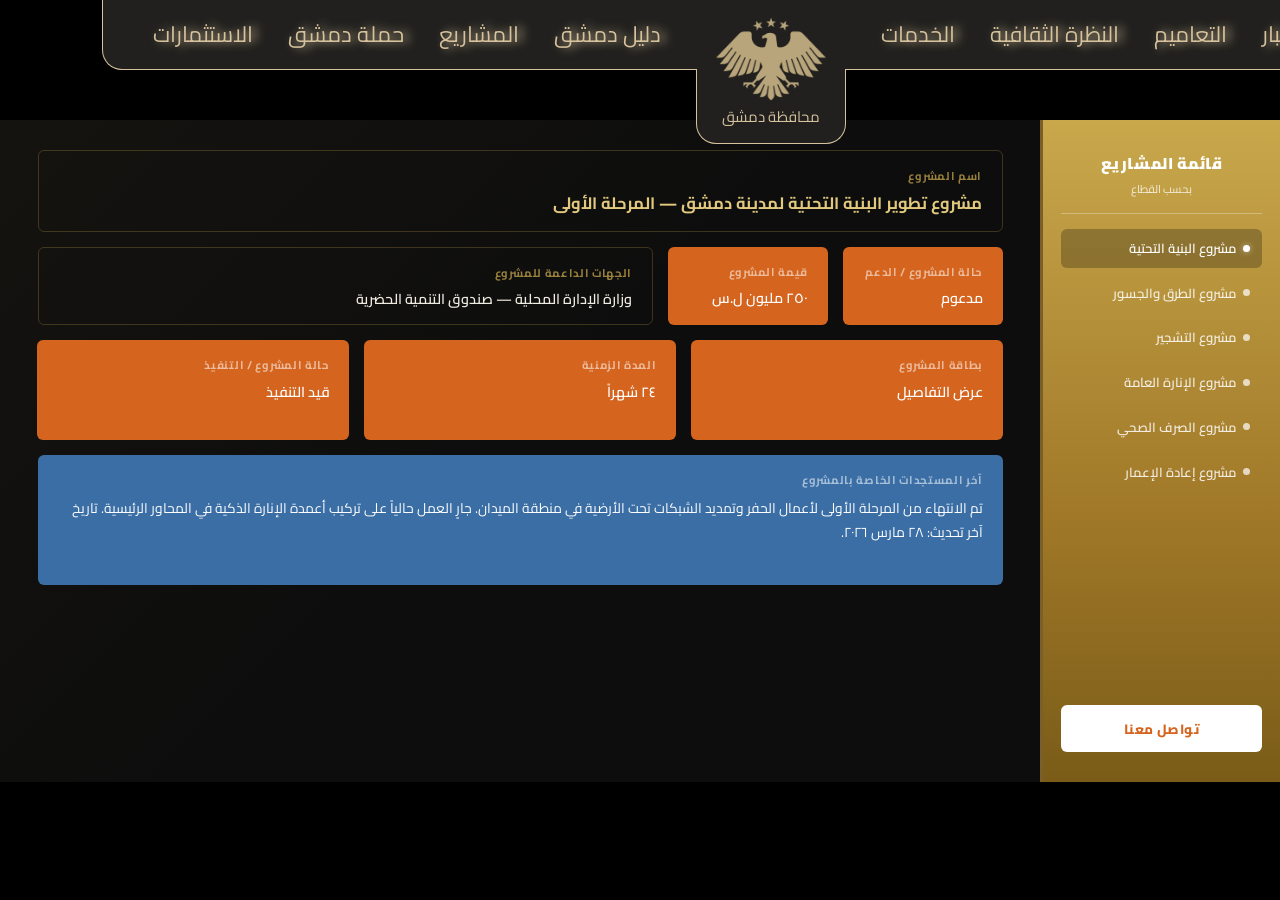
==== projects_moaz.html @ 3f399a46 "the_second_page" ====
<!doctype html>
<html lang="ar" dir="rtl">
  <head>
    <meta charset="UTF-8" />
    <meta name="viewport" content="width=device-width, initial-scale=1.0" />
    <title>محافظة دمشق — المشاريع</title>
    <link rel="stylesheet" href="projects_moaz_Style.css" />
    <link
      href="https://fonts.googleapis.com/css2?family=Cairo:wght@300;400;600;700;900&family=Tajawal:wght@300;400;500;700&display=swap"
      rel="stylesheet"
    />
  </head>
  <body>
    <div class="main_container">
      <div class="navbar">
      <a href="#" class="phrase1"><p>الأخبار</p></a>
      <a href="#" class="phrase2"><p>التعاميم</p></a>
      <a href="#" class="phrase3"><p>النظرة الثقافية</p></a>
      <a href="#" class="phrase4"><p>الخدمات</p></a>
      <div class="logo-box">
        <img src="assets/logo.png" alt="logo" class="logo-img" />
        <p class="logo-text-svg">محافظة دمشق</p>
      </div>
      <a href="#" class="phrase5"><p>دليل دمشق</p></a>
      <a href="#" class="phrase6"><p>المشاريع</p></a>
      <a href="#" class="phrase7"><p>حملة دمشق</p></a>
      <a href="#" class="phrase8"><p>الاستثمارات</p></a>
    </div>
      <section class="project-detail">
        <div class="row row-name">
          <div class="field-box name-box">
            <label>اسم المشروع</label>
            <p>مشروع تطوير البنية التحتية لمدينة دمشق — المرحلة الأولى</p>
          </div>
        </div>
        <div class="row row-meta">
          <div class="field-box orange-box">
            <label>حالة المشروع / الدعم</label>
            <p>مدعوم</p>
          </div>
          <div class="field-box orange-box">
            <label>قيمة المشروع</label>
            <p>٢٥٠ مليون ل.س</p>
          </div>
          <div class="field-box name-box supporters-box">
            <label>الجهات الداعمة للمشروع</label>
            <p>وزارة الإدارة المحلية — صندوق التنمية الحضرية</p>
          </div>
        </div>
        <div class="row row-exec">
          <div class="field-box orange-box">
            <label>بطاقة المشروع</label>
            <p>عرض التفاصيل</p>
          </div>
          <div class="field-box orange-box">
            <label>المدة الزمنية</label>
            <p>٢٤ شهراً</p>
          </div>
          <div class="field-box orange-box">
            <label>حالة المشروع / التنفيذ</label>
            <p>قيد التنفيذ</p>
          </div>
        </div>
        <div class="row row-updates">
          <div class="field-box blue-box">
            <label>آخر المستجدات الخاصة بالمشروع</label>
            <p>
              تم الانتهاء من المرحلة الأولى لأعمال الحفر وتمديد الشبكات تحت
              الأرضية في منطقة الميدان. جارٍ العمل حالياً على تركيب أعمدة
              الإنارة الذكية في المحاور الرئيسية. تاريخ آخر تحديث: ٢٨ مارس ٢٠٢٦.
            </p>
          </div>
        </div>
      </section>
      <aside class="projectList">
        <div class="sidebar-header">
          <span>قائمة المشاريع</span>
          <small>بحسب القطاع</small>
        </div>
        <ul>
          <li class="active"><span class="dot"></span> مشروع البنية التحتية</li>
          <li><span class="dot"></span> مشروع الطرق والجسور</li>
          <li><span class="dot"></span> مشروع التشجير</li>
          <li><span class="dot"></span> مشروع الإنارة العامة</li>
          <li><span class="dot"></span> مشروع الصرف الصحي</li>
          <li><span class="dot"></span> مشروع إعادة الإعمار</li>
        </ul>
        <button class="btn-contact">تواصل معنا</button>
      </aside>
    </div>
  </body>
</html>
---- projects_moaz_Style.css ----
:root {
  --bg-dark:       #0d0d0d;
  --bg-card:       #141414;
  --bg-overlay:    rgba(10, 10, 10, 0.72);
  --gold:          #c9a84c;
  --gold-light:    #e2c97e;
  --gold-dim:      #7a6028;
  --orange:        #d4641e;
  --orange-hover:  #e07840;
  --blue:          #3a6ea5;
  --blue-hover:    #4e89c6;
  --text-main:     #f0ece2;
  --text-muted:    #9a9080;
  --border:        rgba(201, 168, 76, 0.25);
  --radius:        6px;
  --font-main:     'Cairo', 'Tajawal', sans-serif;
}
*, *::before, *::after { box-sizing: border-box; margin: 0; padding: 0; }

html, body {
  height: 100%;
  background: var(--bg-dark);
  color: var(--text-main);
  font-family: var(--font-main);
  font-size: 15px;
  line-height: 1.7;
}

.navbar {
  display: flex;
  align-items: center;
  justify-content: space-between;
  padding: 0 2rem;
  height: 70px;
  background: linear-gradient(180deg, #000000ee 0%, #0d0d0dcc 100%);
  border-bottom: 1px solid var(--border);
  position: sticky;
  top: 0;
  z-index: 100;
  backdrop-filter: blur(8px);
}

.nav-links {
  display: flex;
  gap: 1.6rem;
}

.nav-links a {
  color: var(--text-muted);
  text-decoration: none;
  font-size: 0.88rem;
  font-weight: 600;
  letter-spacing: 0.02em;
  transition: color 0.2s;
}

.nav-links a:hover,
.nav-links a.active {
  color: var(--gold-light);
}

.nav-logo {
  display: flex;
  flex-direction: column;
  align-items: center;
  gap: 2px;
  color: var(--gold);
  font-size: 0.78rem;
  font-weight: 700;
  letter-spacing: 0.05em;
}

.logo-eagle {
  font-size: 1.6rem;
  filter: sepia(1) saturate(3) hue-rotate(10deg);
}

.main_container {
  display: flex;
  flex-direction: row-reverse; 
  gap: 0;
  min-height: calc(100vh - 70px - 48px);
  padding-top: 120px;
}

.projectList {
  width: 240px;
  min-width: 220px;
  background: linear-gradient(180deg, #c9a84c 0%, #a07828 60%, #7a5c18 100%);
  padding: 2rem 1.2rem 2rem 1.2rem;
  display: flex;
  flex-direction: column;
  gap: 1rem;
  border-left: 3px solid var(--gold-dim);
}

.sidebar-header {
  display: flex;
  flex-direction: column;
  align-items: center;
  text-align: center;
  color: #fff;
  padding-bottom: 1rem;
  border-bottom: 1px solid rgba(255,255,255,0.3);
}

.sidebar-header span {
  font-size: 1.05rem;
  font-weight: 900;
  letter-spacing: 0.04em;
}

.sidebar-header small {
  font-size: 0.75rem;
  opacity: 0.8;
  margin-top: 2px;
}

.projectList ul {
  list-style: none;
  display: flex;
  flex-direction: column;
  gap: 0.4rem;
  flex: 1;
}

.projectList li {
  display: flex;
  align-items: center;
  gap: 0.5rem;
  padding: 0.55rem 0.8rem;
  border-radius: var(--radius);
  color: rgba(255,255,255,0.85);
  font-size: 0.87rem;
  font-weight: 600;
  cursor: pointer;
  transition: background 0.2s, color 0.2s;
}

.projectList li:hover {
  background: rgba(255,255,255,0.18);
  color: #fff;
}

.projectList li.active {
  background: rgba(0,0,0,0.25);
  color: #fff;
}

.dot {
  width: 7px;
  height: 7px;
  border-radius: 50%;
  background: #fff;
  flex-shrink: 0;
  opacity: 0.7;
}

.projectList li.active .dot {
  background: #fff;
  opacity: 1;
  box-shadow: 0 0 6px #fff8;
}

.btn-contact {
  margin-top: auto;
  padding: 0.7rem 1rem;
  background: #fff;
  color: var(--orange);
  border: none;
  border-radius: var(--radius);
  font-family: var(--font-main);
  font-size: 0.9rem;
  font-weight: 800;
  cursor: pointer;
  letter-spacing: 0.03em;
  transition: background 0.2s, color 0.2s;
}

.btn-contact:hover {
  background: var(--gold-light);
  color: #fff;
}

.project-detail {
  flex: 1;
  padding: 2rem 2.5rem;
  display: flex;
  flex-direction: column;
  gap: 1rem;
  background:
    linear-gradient(135deg, rgba(201,168,76,0.04) 0%, transparent 50%),
    var(--bg-dark);
}

.row {
  display: flex;
  gap: 1rem;
}

.field-box {
  border-radius: var(--radius);
  padding: 1rem 1.3rem;
  display: flex;
  flex-direction: column;
  gap: 0.4rem;
  transition: transform 0.15s, box-shadow 0.15s;
}

.field-box:hover {
  transform: translateY(-2px);
  box-shadow: 0 6px 24px rgba(0,0,0,0.4);
}

.field-box label {
  font-size: 0.75rem;
  font-weight: 700;
  letter-spacing: 0.06em;
  text-transform: uppercase;
  opacity: 0.75;
}

.field-box p {
  font-size: 0.95rem;
  font-weight: 600;
  line-height: 1.5;
}

.name-box {
  background: transparent;
  border: 1.5px solid var(--border);
  color: var(--text-main);
  flex: 1;
}

.name-box label {
  color: var(--gold);
}

.orange-box {
  background: var(--orange);
  color: #fff;
  flex: 1;
}

.orange-box label {
  color: rgba(255,255,255,0.75);
}

.orange-box:hover {
  background: var(--orange-hover);
}

.blue-box {
  background: var(--blue);
  color: #fff;
  flex: 1;
}

.blue-box label {
  color: rgba(255,255,255,0.75);
}

.blue-box:hover {
  background: var(--blue-hover);
}

.blue-box p {
  font-weight: 400;
  font-size: 0.92rem;
  line-height: 1.8;
}

.row-name .name-box {
  min-height: 80px;
}

.row-name .name-box p {
  font-size: 1.1rem;
  font-weight: 700;
  color: var(--gold-light);
}

.row-meta .orange-box:first-child,
.row-meta .orange-box:nth-child(2) {
  flex: 0 0 160px;
  max-width: 180px;
}

.row-meta .supporters-box {
  flex: 1;
}

.row-exec .orange-box {
  min-height: 100px;
}

.row-updates .blue-box {
  min-height: 130px;
}

.footer {
  height: 48px;
  background: #000;
  border-top: 1px solid var(--border);
  display: flex;
  align-items: center;
  justify-content: center;
  color: var(--text-muted);
  font-size: 0.78rem;
  letter-spacing: 0.04em;
}

@media (max-width: 800px) {
  .main_container {
    flex-direction: column;
  }

  .projectList {
    width: 100%;
    min-width: unset;
    flex-direction: row;
    flex-wrap: wrap;
    padding: 1rem;
  }

  .projectList ul {
    flex-direction: row;
    flex-wrap: wrap;
    gap: 0.4rem;
  }

  .projectList li {
    white-space: nowrap;
  }

  .project-detail {
    padding: 1rem;
  }

  .row {
    flex-wrap: wrap;
  }

  .field-box {
    min-width: calc(50% - 0.5rem);
  }

  .navbar {
    flex-wrap: wrap;
    height: auto;
    padding: 0.6rem 1rem;
    gap: 0.4rem;
  }

  .nav-links {
    gap: 0.8rem;
  }

  .nav-links a {
    font-size: 0.78rem;
  }
}

* {
  margin: 0;
  padding: 0;
  box-sizing: border-box;
  font-family: "Cairo", sans-serif;
}

body {
  overflow: hidden;
  background-color: black;
  color: rgba(214, 194, 156, 1);
}
.video-bg {
  position: absolute;
  top: 0;
  left: 0;
  width: 100%;
  height: 100%;
  object-fit: cover;
  z-index: -1;
}
.overlay {
  position: absolute;
  width: 100%;
  height: 100%;
  background: rgba(0, 0, 0, 0.4);
  top: 0;
  left: 0;
}
.navbar {
  position: absolute;
  left: 8%;
  width: fit-content;
  padding: 15px 50px;
  border-radius: 0px 0px 20px 20px;
  display: flex;
  gap: 35px;
  align-items: center;
  white-space: nowrap;
  background: rgb(33, 32, 30);
  backdrop-filter: blur(12px);
  -webkit-backdrop-filter: blur(12px);
  border: 1px solid rgba(214, 194, 156, 1);
  border-top: 0px;
  overflow: visible;
  transform: translateY(-200px);
  animation: slideDown 2s ease forwards;
  animation-delay: 4s;
  height: 70px;
  margin-bottom: 75px;
}
.navbar a {
  color: #d6c29c;
  text-decoration: none;
  font-size: 22px;
  transition: 0.3s;
}
.navbar a p {
  text-shadow: 5px 0px 10px #d6c29c;
}
.navbar a:hover {
  color: #d6c29c;
  transform: scale(1.1);
}
.login-btn {
  position: absolute;
  top: 5px;
  left: 20px;
  font-size: 22px;
  color: #d6c29c;
  padding: 10px 40px;
  border-radius: 30px;
  text-decoration: none;
  font-weight: bold;
  transition: 0.3s;
}
.logo-box {
  position: relative;
  display: flex;
  flex-direction: column;
  align-items: center;
  color: #d6c29c;
  animation: 4s ease;
  animation-delay: 10s;
  border: 1px solid rgba(214, 194, 156, 1);
  background: rgb(33, 32, 30);
  border-top: 0px;
  border-radius: 0px 0px 20px 20px;
  margin-top: 60px;
  overflow: visible;
  height: 75px;
  margin-top: 144px;
  min-width: 150px;
}
.logo-img {
  width: 130px;
  height: auto;
  position: absolute;
  top: -75px;
}
.logo-text-svg {
  margin-top: 35px;
}
.title-container {
  position: absolute;
  bottom: 50px;
  right: 30px;
  text-align: right;
  width: auto;
  max-width: 90%;
  direction: rtl;
}
.title {
  font-size: 70px;
  color: #d6c29c;
  font-weight: bold;
  display: inline-block;
  white-space: nowrap;
  overflow: hidden;
  border-left: 4px solid #d6c29c;
  width: 0;
  animation:
    typing 2s steps(6) forwards,
    blink 0.7s infinite,
    hideCursor 0s linear 2s forwards;
}
.subtitle {
  font-size: 40px;
  color: #d6c29c;
  margin-top: 10px;
  display: block;
  white-space: nowrap;
  overflow: hidden;
  border-left: 3px solid #eee;
  width: 0;
  animation:
    typing-sub 4s steps(30) forwards,
    blink 0.7s infinite,
    hideCursor 0s linear 6.2s forwards;
  animation-delay: 2.2s;
}
.phrase1 {
  transform: translateX(-5000px);
  animation: slideRight1 1s ease forwards;
  animation-delay: 9.2s;
}
.phrase2 {
  transform: translateX(-5000px);
  animation: slideRight1 1s ease forwards;
  animation-delay: 8.2s;
}
.phrase3 {
  transform: translateX(-5000px);
  animation: slideRight1 1s ease forwards;
  animation-delay: 7.2s;
}
.phrase4 {
  transform: translateX(-5000px);
  animation: slideRight1 1s ease forwards;
  animation-delay: 6.2s;
}
.phrase5 {
  transform: translateX(5000px);
  animation: slideRight1 1s ease forwards;
  animation-delay: 6.2s;
}
.phrase6 {
  transform: translateX(5000px);
  animation: slideRight1 1s ease forwards;
  animation-delay: 7.2s;
}
.phrase7 {
  transform: translateX(5000px);
  animation: slideRight1 1s ease forwards;
  animation-delay: 8.2s;
}
.phrase8 {
  transform: translateX(5000px);
  animation: slideRight1 1s ease forwards;
  animation-delay: 9.2s;
}

.services {
  padding: 40px;
}
.title-services {
  margin-bottom: 20px;
}

.services-grid {
  display: grid;
  grid-template-columns: repeat(auto-fit, minmax(250px, 1fr));
  gap: 20px;
}

.service-card {
  background: white;
  padding: 20px;
  border-radius: 10px;
  box-shadow: 0 2px 8px rgba(0, 0, 0, 0.1);
  text-align: center;
  transition: 0.3s;
}

.service-card:hover {
  transform: translateY(-5px);
}

.service-card button {
  margin-top: 15px;
  padding: 10px 15px;
  background-color: rgba(214, 194, 156, 1);;
  color: white;
  border: none;
  border-radius: 5px;
  cursor: pointer;
}

.service-card button:hover {
  background-color: rgba(214, 194, 156, 0.8);;
}

.header {
  width: 100%;
  padding: 25px;
}
@keyframes typing-sub {
  from {
    width: 0;
  }
  to {
    width: 30ch;
  }
}
@keyframes typing {
  from {
    width: 0;
  }
  to {
    width: 6ch;
  }
}
@keyframes blink {
  0% {
    border-color: transparent;
  }
  50% {
    border-color: #d6c29c;
  }
  100% {
    border-color: transparent;
  }
}
@keyframes fadeIn {
  from {
    opacity: 0;
    transform: translateY(10px);
  }
  to {
    opacity: 1;
    transform: translateY(0);
  }
}
@keyframes hideCursor {
  to {
    border-color: transparent;
  }
}
@keyframes slideDown {
  to {
    transform: translateY(0px);
  }
}
@keyframes slideRight1 {
  to {
    transform: translateX(0px);
  }
}
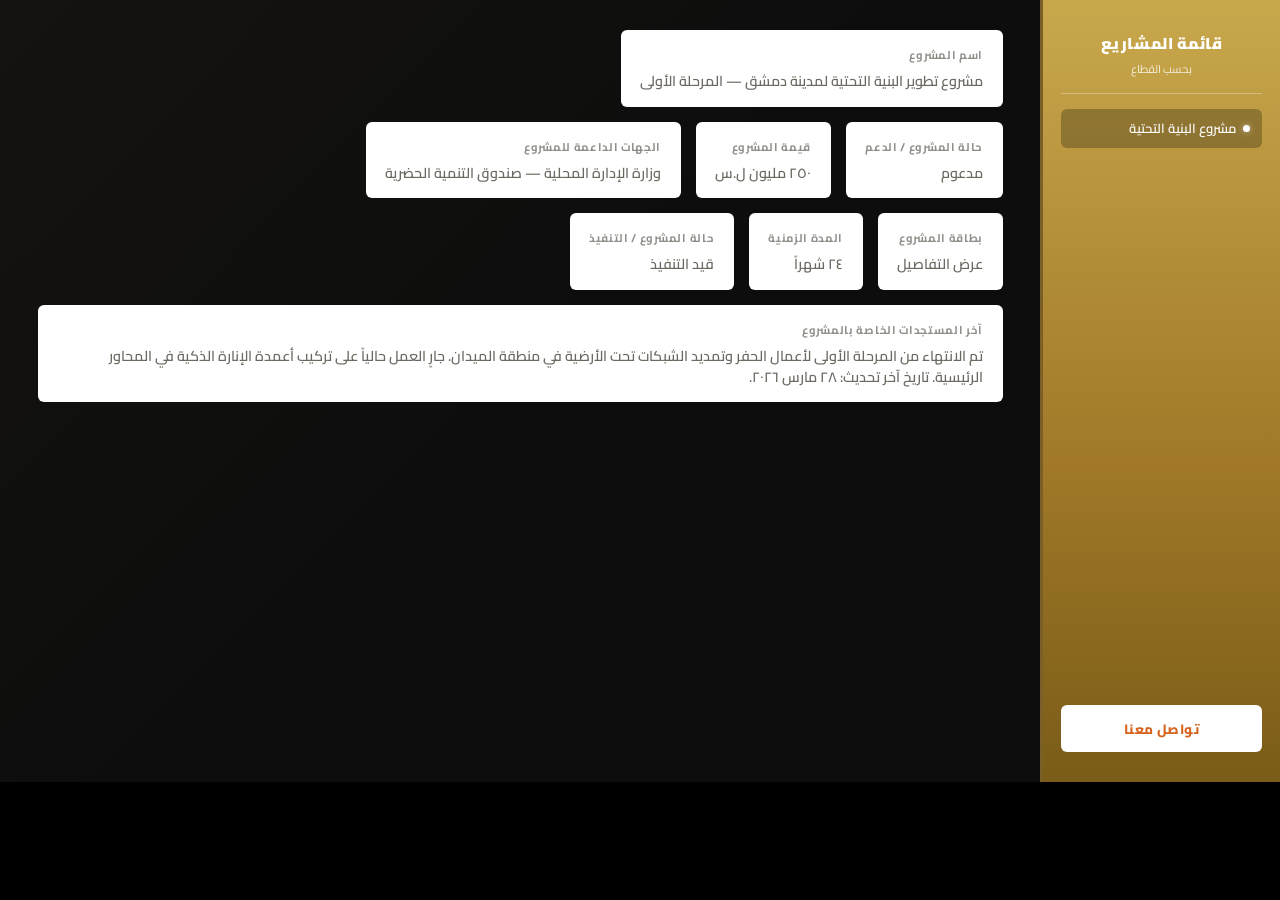
==== commit 29d23b4f: "update01" ====
--- a/projects_moaz.html
+++ b/projects_moaz.html
@@ -12,57 +12,57 @@
   </head>
   <body>
     <div class="main_container">
-      <div class="navbar">
-      <a href="#" class="phrase1"><p>الأخبار</p></a>
-      <a href="#" class="phrase2"><p>التعاميم</p></a>
-      <a href="#" class="phrase3"><p>النظرة الثقافية</p></a>
-      <a href="#" class="phrase4"><p>الخدمات</p></a>
-      <div class="logo-box">
-        <img src="assets/logo.png" alt="logo" class="logo-img" />
-        <p class="logo-text-svg">محافظة دمشق</p>
-      </div>
-      <a href="#" class="phrase5"><p>دليل دمشق</p></a>
-      <a href="#" class="phrase6"><p>المشاريع</p></a>
-      <a href="#" class="phrase7"><p>حملة دمشق</p></a>
-      <a href="#" class="phrase8"><p>الاستثمارات</p></a>
-    </div>
+      <!-- <div class="navbar">
+        <a href="#" class="phrase1"><p>الأخبار</p></a>
+        <a href="#" class="phrase2"><p>التعاميم</p></a>
+        <a href="#" class="phrase3"><p>النظرة الثقافية</p></a>
+        <a href="services.html" class="phrase4"><p>الخدمات</p></a>
+        <div class="logo-box">
+          <img src="assets/logo.png" alt="logo" class="logo-img" />
+          <p class="logo-text-svg">محافظة دمشق</p>
+        </div>
+        <a href="#" class="phrase5"><p>دليل دمشق</p></a>
+        <a href="projects_moaz.html" class="phrase6"><p>المشاريع</p></a>
+        <a href="#" class="phrase7"><p>حملة دمشق</p></a>
+        <a href="#" class="phrase8"><p>الاستثمارات</p></a>
+      </div> -->
       <section class="project-detail">
         <div class="row row-name">
-          <div class="field-box name-box">
+          <div class="field-box">
             <label>اسم المشروع</label>
             <p>مشروع تطوير البنية التحتية لمدينة دمشق — المرحلة الأولى</p>
           </div>
         </div>
         <div class="row row-meta">
-          <div class="field-box orange-box">
+          <div class="field-box">
             <label>حالة المشروع / الدعم</label>
             <p>مدعوم</p>
           </div>
-          <div class="field-box orange-box">
+          <div class="field-box">
             <label>قيمة المشروع</label>
             <p>٢٥٠ مليون ل.س</p>
           </div>
-          <div class="field-box name-box supporters-box">
+          <div class="field-box">
             <label>الجهات الداعمة للمشروع</label>
             <p>وزارة الإدارة المحلية — صندوق التنمية الحضرية</p>
           </div>
         </div>
         <div class="row row-exec">
-          <div class="field-box orange-box">
+          <div class="field-box">
             <label>بطاقة المشروع</label>
             <p>عرض التفاصيل</p>
           </div>
-          <div class="field-box orange-box">
+          <div class="field-box">
             <label>المدة الزمنية</label>
             <p>٢٤ شهراً</p>
           </div>
-          <div class="field-box orange-box">
+          <div class="field-box">
             <label>حالة المشروع / التنفيذ</label>
             <p>قيد التنفيذ</p>
           </div>
         </div>
         <div class="row row-updates">
-          <div class="field-box blue-box">
+          <div class="field-box">
             <label>آخر المستجدات الخاصة بالمشروع</label>
             <p>
               تم الانتهاء من المرحلة الأولى لأعمال الحفر وتمديد الشبكات تحت
@@ -79,11 +79,11 @@
         </div>
         <ul>
           <li class="active"><span class="dot"></span> مشروع البنية التحتية</li>
-          <li><span class="dot"></span> مشروع الطرق والجسور</li>
+          <!-- <li><span class="dot"></span> مشروع الطرق والجسور</li>
           <li><span class="dot"></span> مشروع التشجير</li>
           <li><span class="dot"></span> مشروع الإنارة العامة</li>
           <li><span class="dot"></span> مشروع الصرف الصحي</li>
-          <li><span class="dot"></span> مشروع إعادة الإعمار</li>
+          <li><span class="dot"></span> مشروع إعادة الإعمار</li> -->
         </ul>
         <button class="btn-contact">تواصل معنا</button>
       </aside>
--- a/projects_moaz_Style.css
+++ b/projects_moaz_Style.css
@@ -80,7 +80,7 @@
   flex-direction: row-reverse; 
   gap: 0;
   min-height: calc(100vh - 70px - 48px);
-  padding-top: 120px;
+  /* padding-top: 120px; */
 }
 
 .projectList {
@@ -205,6 +205,7 @@
   flex-direction: column;
   gap: 0.4rem;
   transition: transform 0.15s, box-shadow 0.15s;
+  background-color: #fff;
 }
 
 .field-box:hover {
@@ -218,12 +219,14 @@
   letter-spacing: 0.06em;
   text-transform: uppercase;
   opacity: 0.75;
+  color: #6c6961;
 }
 
 .field-box p {
   font-size: 0.95rem;
   font-weight: 600;
   line-height: 1.5;
+  color:#6c6961;
 }
 
 .name-box {
